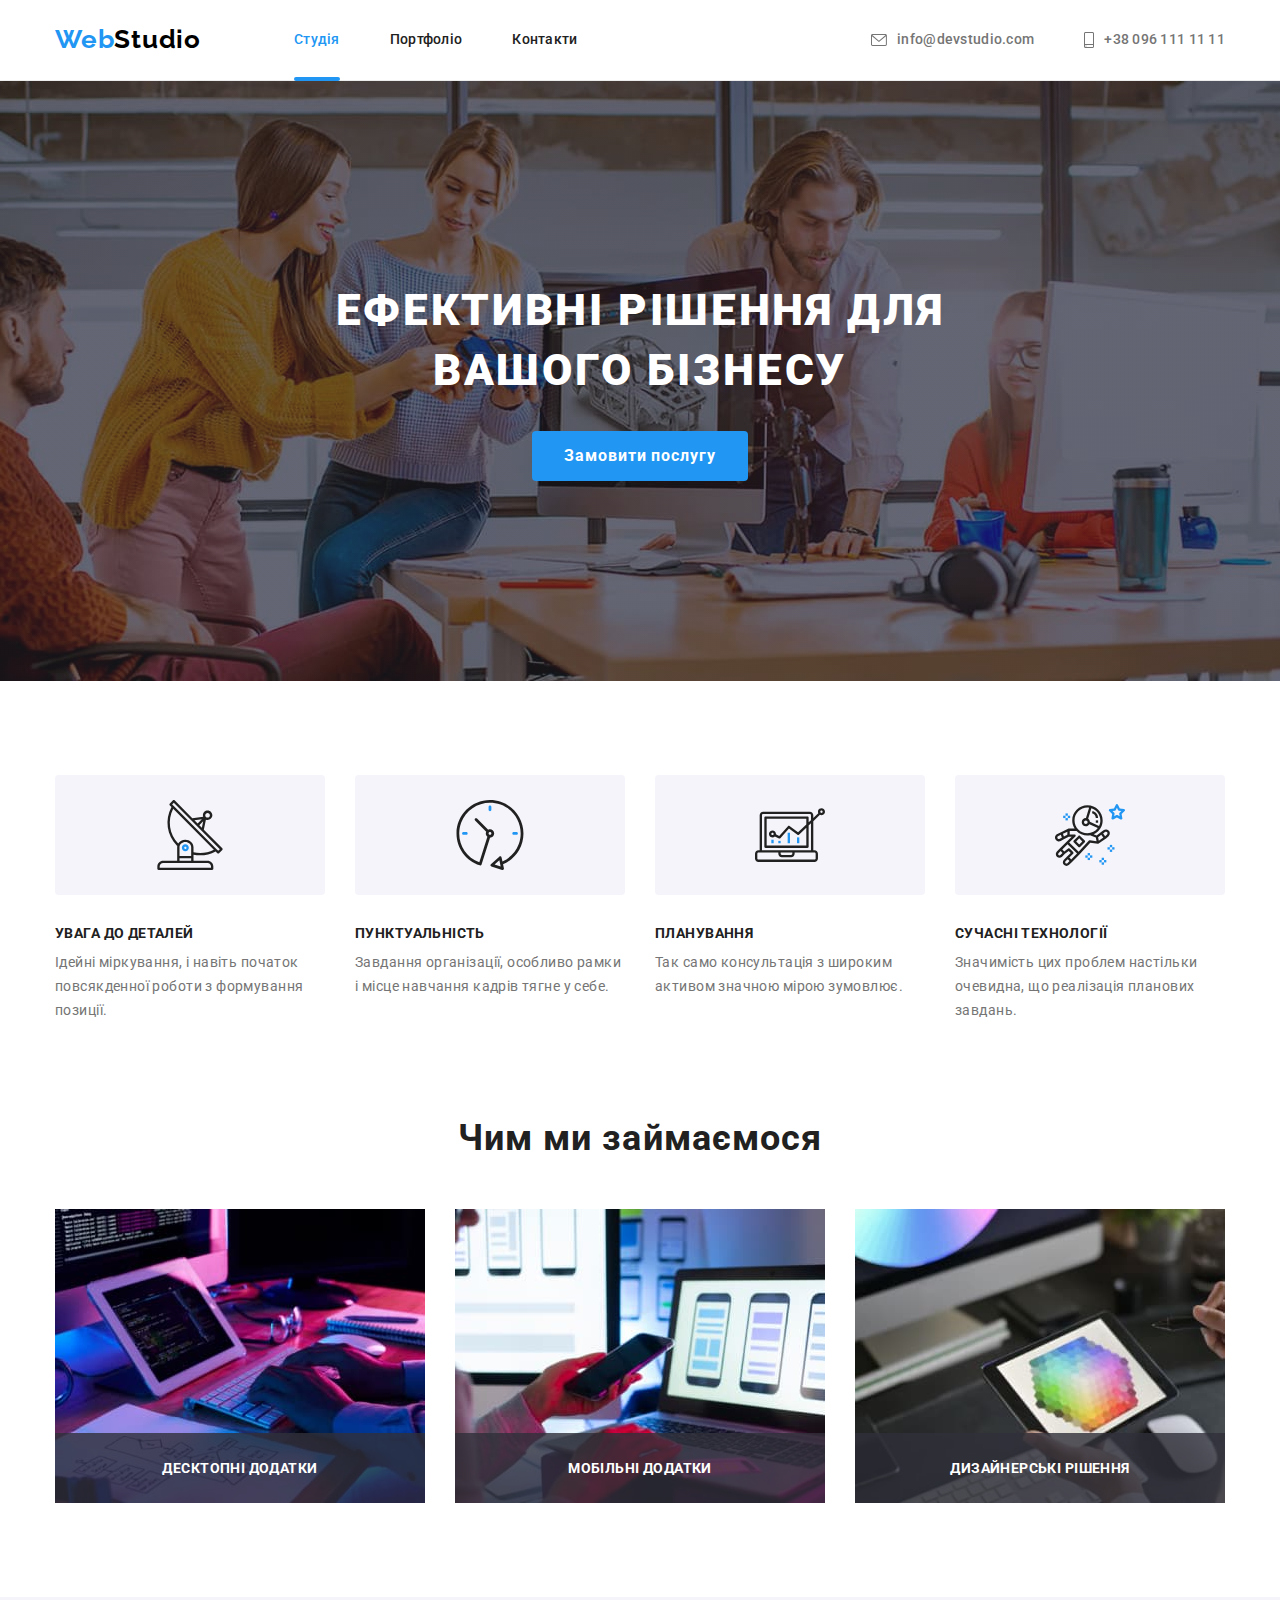
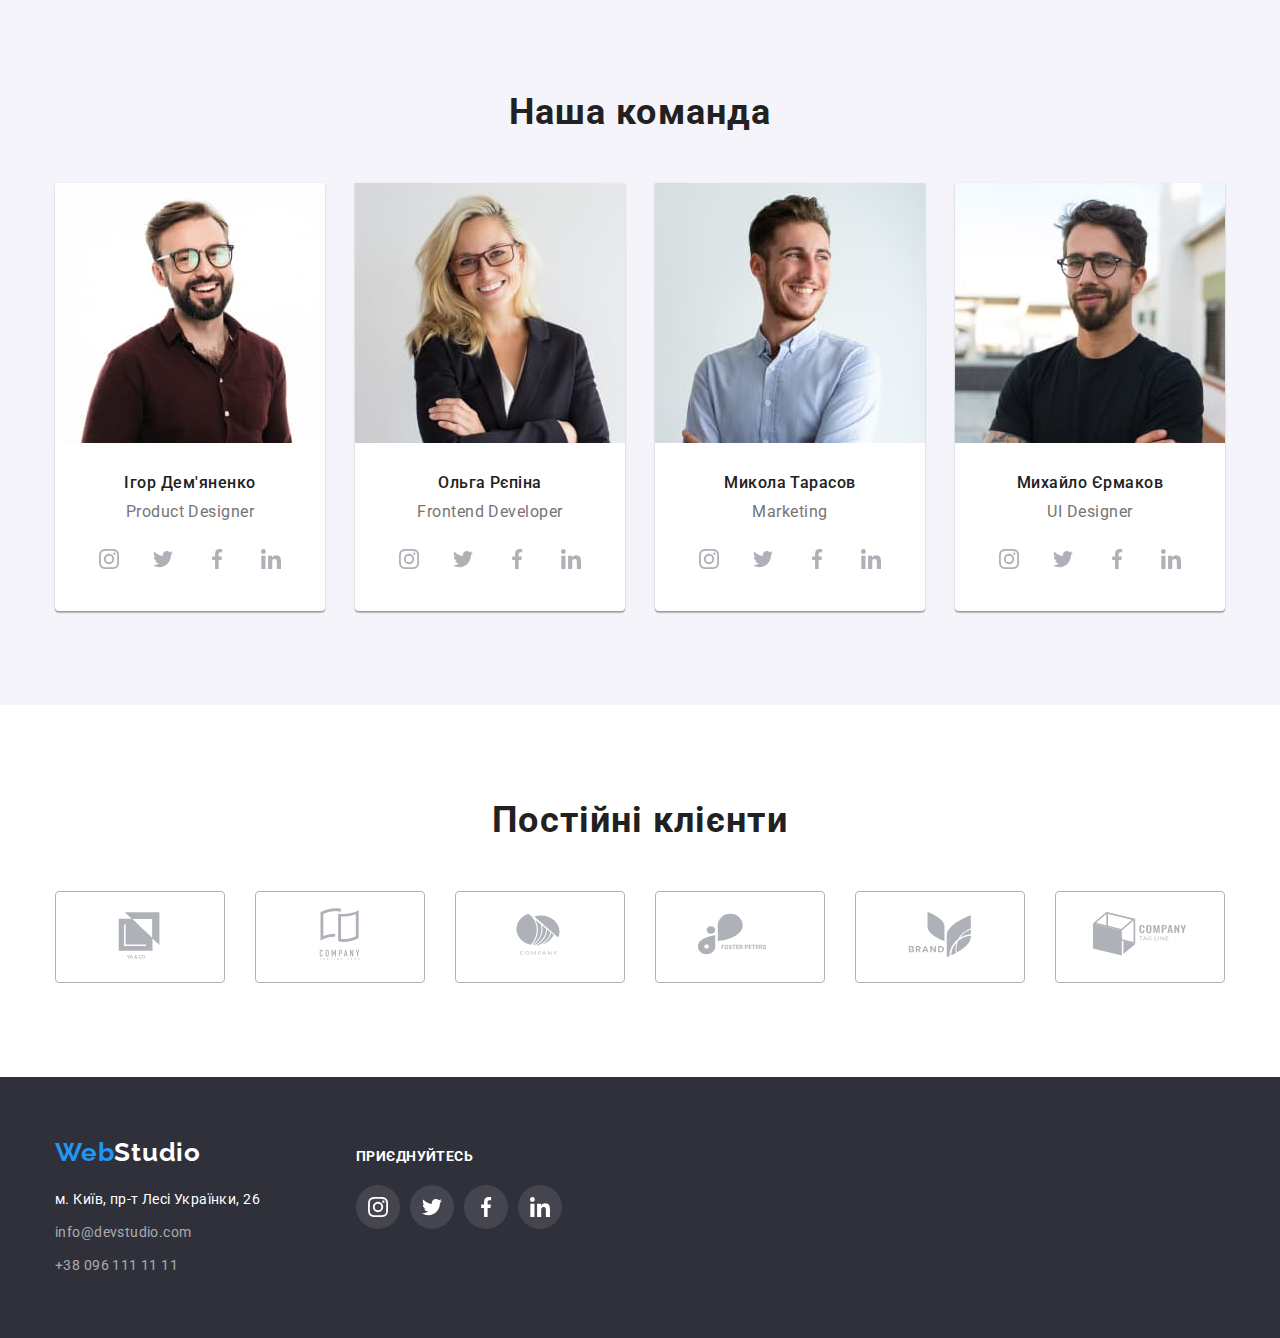
==== index.html @ 597561e3 "Розмітка форми модального вікна" ====
<!DOCTYPE html>
<html lang="uk">
  <head>
    <meta charset="UTF-8" />
    <meta http-equiv="X-UA-Compatible" content="IE=edge" />
    <meta name="viewport" content="width=device-width, initial-scale=1.0" />
    <title>Document</title>
    <link
      href="https://fonts.googleapis.com/css2?family=Raleway:wght@700&family=Roboto:wght@400;500;700;900&display=swap"
      rel="stylesheet"
    />
    <link
      rel="stylesheet"
      href="https://cdnjs.cloudflare.com/ajax/libs/modern-normalize/1.1.0/modern-normalize.min.css"
    />
    <link rel="stylesheet" href="./css/styles.css" />
  </head>
  <body>
    <!-- Хедер -->

    <header class="heder">
      <div class="container heder-container">
        <nav class="heder-nav">
          <a href="./index.html" class="logo">
            Web<span class="logo-title-black">Studio</span>
          </a>
          <ul class="site-nav list">
            <li class="item">
              <a href="./index.html" class="linc current">Студія</a>
            </li>
            <li class="item">
              <a href="./portfolio.html" class="linc">Портфоліо</a>
            </li>
            <li class="item">
              <a href="#" class="linc">Контакти</a>
            </li>
          </ul>
        </nav>
        <ul class="contact-nav list">
          <li class="item">
            <a href="mailto:info@devstudio.com " class="contact"
              ><div class="contact-icon">
                <svg width="16" height="12">
                  <use href="./images/icons.svg#icon-envelope"></use>
                </svg>
              </div>
              info@devstudio.com</a
            >
          </li>
          <li class="item">
            <a href="tel:+380961111111" class="contact">
              <div class="contact-icon">
                <svg width="10" height="16">
                  <use href="./images/icons.svg#icon-smartphone"></use>
                </svg>
              </div>
              +38 096 111 11 11</a
            >
          </li>
        </ul>
      </div>
    </header>
    <main>
      <!--Герой-->

      <section class="hero">
        <div class="container">
          <h1 class="hero-title">Ефективні рішення для вашого бізнесу</h1>

          

          <button data-modal-open class="hero-button" type="button">Замовити послугу</button>
         
        </div>
      </section>

      <!--Наші особливості-->

      <section class="section">
        <div class="container">
          <h2 class="visually-hidden">Наші особливості</h2>

          <ul class="features list">
            <li class="item">
              <h3 class="element-title">Увага до деталей</h3>
              <p class="text">
                Ідейні міркування, і навіть початок повсякденної роботи з
                формування позиції.
              </p>
            </li>

            <li class="item">
              <h3 class="element-title">Пунктуальність</h3>
              <p class="text">
                Завдання організації, особливо рамки і місце навчання кадрів
                тягне у себе.
              </p>
            </li>

            <li class="item">
              <h3 class="element-title">Планування</h3>
              <p class="text">
                Так само консультація з широким активом значною мірою зумовлює.
              </p>
            </li>
            <li class="item">
              <h3 class="element-title">Сучасні технології</h3>
              <p class="text">
                Значимість цих проблем настільки очевидна, що реалізація
                планових завдань.
              </p>
            </li>
          </ul>
        </div>
      </section>

      <!--Чим ми займаємося-->

      <section class="section todo">
        <div class="container">
          <h2 class="section-title">Чим ми займаємося</h2>

          <ul class="list trade">
            <li class="item">
              <img
                src="./images/3-1.jpg"
                alt="Людина працює за комп'ютером"
                width="370"
              />
              <h3 class="todo-title">Десктопні додатки</h3>
            </li>
            <li class="item">
              <img
                src="./images/3-2.jpg"
                alt="Людина працює зі смартфоном"
                width="370"
              />
              <h3 class="todo-title">Мобільні додатки</h3>
            </li>
            <li class="item">
              <img
                src="./images/3-3.jpg"
                alt="Людина працює на планшеті"
                width="370"
              />
              <h3 class="todo-title">Дизайнерські рішення</h3>
            </li>
          </ul>
        </div>
      </section>

      <!--Наша команда-->

      <section class="section team">
        <div class="container">
          <h2 class="section-title">Наша команда</h2>
          <ul class="members list">
            <li class="fon-tim">
              <img
                src="./images/4-1.jpg"
                alt="Чоловік у червоній сорочці"
                width="270"
              />
              <div class="info-tim">
                <h3 class="title-tim">Ігор Дем'яненко</h3>
                <p class="text-tim">Product Designer</p>
                <ul class="social-list list">
                  <li class="item">
                    <a class="social-linc" href="#"
                      ><svg class="social-icon" width="20" height="20">
                          <use
                            href="./images/icons.svg#icon-instagram-2"
                          ></use></svg></a>
                  </li>
                  <li class="item">
                    <a class="social-linc" href="#"
                      ><svg class="social-icon" width="20" height="20">
                          <use
                            href="./images/icons.svg#icon-twitter-1"
                          ></use></svg></a>
                  </li>
                  <li class="item">
                    <a class="social-linc" href="#"
                      ><svg class="social-icon" width="20" height="20">
                          <use
                            href="./images/icons.svg#icon-facebook-1"
                          ></use></svg></a>
                  </li>
                  <li class="item">
                    <a class="social-linc" href="#"
                      ><svg class="social-icon" width="20" height="20">
                          <use
                            href="./images/icons.svg#icon-linkedin-1"
                          ></use></svg></a>
                  </li>
                </ul>
              </div>
            </li>
            <li class="fon-tim">
              <img src="./images/4-2.jpg" alt="Ефектна блондинка" width="270" />
              <div class="info-tim">
                <h3 class="title-tim">Ольга Рєпіна</h3>
                <p class="text-tim">Frontend Developer</p>
                <ul class="social-list list">
                  <li class="item">
                    <a class="social-linc" href="#"
                      ><svg class="social-icon" width="20" height="20">
                          <use
                            href="./images/icons.svg#icon-instagram-2"
                          ></use></svg></a>
                  </li>
                  <li class="item">
                    <a class="social-linc" href="#"
                      ><svg class="social-icon" width="20" height="20">
                          <use
                            href="./images/icons.svg#icon-twitter-1"
                          ></use></svg></a>
                  </li>
                  <li class="item">
                    <a class="social-linc" href="#"
                      ><svg class="social-icon" width="20" height="20">
                          <use
                            href="./images/icons.svg#icon-facebook-1"
                          ></use></svg></a>
                  </li>
                  <li class="item">
                    <a class="social-linc" href="#"
                      ><svg class="social-icon" width="20" height="20">
                          <use
                            href="./images/icons.svg#icon-linkedin-1"
                          ></use></svg></a>
                  </li>
                </ul>
              </div>
            </li>
            <li class="fon-tim">
              <img
                src="./images/4-3.jpg"
                alt="Чоловік у білій сорочці"
                width="270"
              />
              <div class="info-tim">
                <h3 class="title-tim">Микола Тарасов</h3>
                <p class="text-tim">Marketing</p>
                <ul class="social-list list">
                  <li class="item">
                    <a class="social-linc" href="#"
                      ><svg class="social-icon" width="20" height="20">
                          <use
                            href="./images/icons.svg#icon-instagram-2"
                          ></use></svg></a>
                  </li>
                  <li class="item">
                    <a class="social-linc" href="#"
                      ><svg class="social-icon" width="20" height="20">
                          <use
                            href="./images/icons.svg#icon-twitter-1"
                          ></use></svg></a>
                  </li>
                  <li class="item">
                    <a class="social-linc" href="#"
                      ><svg class="social-icon" width="20" height="20">
                          <use
                            href="./images/icons.svg#icon-facebook-1"
                          ></use></svg></a>
                  </li>
                  <li class="item">
                    <a class="social-linc" href="#"
                      ><svg class="social-icon" width="20" height="20">
                          <use
                            href="./images/icons.svg#icon-linkedin-1"
                          ></use></svg></a>
                  </li>
                </ul>
              </div>
            </li>
            <li class="fon-tim">
              <img
                src="./images/4-4.jpg"
                alt="Чоловік у чорній футболці"
                width="270"
              />
              <div class="info-tim">
                <h3 class="title-tim">Михайло Єрмаков</h3>
                <p class="text-tim">UI Designer</p>
                <ul class="social-list list">
                  <li class="item">
                    <a class="social-linc" href="#"
                      ><svg class="social-icon" width="20" height="20">
                          <use
                            href="./images/icons.svg#icon-instagram-2"
                          ></use></svg></a>
                  </li>
                  <li class="item">
                    <a class="social-linc" href="#"
                      ><svg class="social-icon" width="20" height="20">
                          <use
                            href="./images/icons.svg#icon-twitter-1"
                          ></use></svg></a>
                  </li>
                  <li class="item">
                    <a class="social-linc" href="#"
                      ><svg class="social-icon" width="20" height="20">
                          <use
                            href="./images/icons.svg#icon-facebook-1"
                          ></use></svg></a>
                  </li>
                  <li class="item">
                    <a class="social-linc" href="#"
                      ><svg class="social-icon" width="20" height="20">
                          <use
                            href="./images/icons.svg#icon-linkedin-1"
                          ></use></svg></a>
                  </li>
                </ul>
              </div>
            </li>
          </ul>
        </div>
      </section>
      <!-- Постійні клієнти -->
      <section class="section">
        <div class="container">
          <h2 class="section-title">Постійні клієнти</h2>

          <ul class="client-list list">
            <li class="item">
              <a class="client-linc" href="#"
                ><span class="client-img"
                  ><svg class="client-icon" width="106" height="60">
                    <use
                      href="./images/icons.svg#icon-client-1"
                    ></use></svg></span
              ></a>
            </li>
            <li class="item">
              <a class="client-linc" href="#"
                ><span class="client-img"
                  ><svg class="client-icon" width="106" height="60">
                    <use
                      href="./images/icons.svg#icon-client-2"
                    ></use></svg></span
              ></a>
            </li>
            <li class="item">
              <a class="client-linc" href="#"
                ><span class="client-img"
                  ><svg class="client-icon" width="106" height="60">
                    <use
                      href="./images/icons.svg#icon-client-3"
                    ></use></svg></span
              ></a>
            </li>
            <li class="item">
              <a class="client-linc" href="#"
                ><span class="client-img"
                  ><svg class="client-icon" width="106" height="60">
                    <use
                      href="./images/icons.svg#icon-client-4"
                    ></use></svg></span
              ></a>
            </li>
            <li class="item">
              <a class="client-linc" href="#"
                ><span class="client-img"
                  ><svg class="client-icon" width="106" height="60">
                    <use
                      href="./images/icons.svg#icon-client-5"
                    ></use></svg></span
              ></a>
            </li>
            <li class="item">
              <a class="client-linc" href="#"
                ><span class="client-img"
                  ><svg class="client-icon" width="106" height="60">
                    <use
                      href="./images/icons.svg#icon-client-6"
                    ></use></svg></a>
            </li>
          </ul>
        </div>
      </section>
    </main>
    <footer class="footer">
      <div class="container">
        <div class="footer-nav">
          <div class="footer-bar">
            <div class="logo-footer">
              <a href="./index.html" class="logo"
                >Web<span class="title-logo-light">Studio</span>
              </a>
            </div>
            <address class="adress-nav">
              <ul class="list footer-adress">
                <li class="item">
                  <a
                    href="https://goo.gl/maps/hLnJLnm5KdbcXGnV6"
                    target="_blank"
                    rel="noopener noreferrer nofollow"
                    class="adress map"
                    >м. Київ, пр-т Лесі Українки, 26</a
                  >
                </li>
                <li class="item">
                  <a href="mailto:info@devstudio.com " class="adress"
                    >info@devstudio.com</a
                  >
                </li>
                <li class="item">
                  <a href="tel:+380961111111" class="adress"
                    >+38 096 111 11 11</a
                  >
                </li>
              </ul>
            </address>
          </div>

          <div class="social-footer">
            <h3 class="social-title-footer">Приєднуйтесь</h3>
            <ul class="social-list-footer list">
              <li class="item">
                <a class="social-linc-footer" href="#"
                  ><svg class="social-icon" width="20" height="20">
                    <use href="./images/icons.svg#icon-instagram-2"></use>
                  </svg>
                </a>
              </li>
              <li class="item">
                <a class="social-linc-footer" href="#"
                  ><svg class="social-icon" width="20" height="20">
                    <use href="./images/icons.svg#icon-twitter-1"></use>
                  </svg>
                </a>
              </li>
              <li class="item">
                <a class="social-linc-footer" href="#"
                  ><svg class="social-icon" width="20" height="20">
                    <use href="./images/icons.svg#icon-facebook-1"></use>
                  </svg>
                </a>
              </li>
              <li class="item">
                <a class="social-linc-footer" href="#"
                  ><svg class="social-icon" width="20" height="20">
                    <use href="./images/icons.svg#icon-linkedin-1"></use>
                  </svg>
                </a>
              </li>
            </ul>
          </div>
        </div>
      </div>
    </footer>

     <div class="backdrop is-hidden" data-modal>
            <div class="modal">
               
              <button data-modal-close class="close-button" type="button">
                <svg class="close-button-icon" width="18" height="18">
                          <use
                            href="./images/icons.svg#icon-close-black"
                          ></use></svg>
              </button>
             <form class="form">
              
              <b class="form-title">Залиште свої дані, ми вам передзвонимо</b>

              <div class="form-field">
                <label class="form-label" for="name">Ім'я</label>
                <input class="form-input" type="text" name="name" id="name">
              </div>
              <div class="form-field">
                <label class="form-label"  for="tel">Телефон</label>
                <input class="form-input" type="tel" name="tel" id="tel">
              </div>
              <div class="form-field">
                <label class="form-label" for="email">Пошта</label>
                <input class="form-input" type="email" name="email" id="email">
              </div>
              

              <div class="form-field">
                <label class="form-label" for="comment">Коментар</label>
                <textarea  class="form-textarea" name="comment" id="comment" height="120"  placeholder="Введіть текст"></textarea></div>

                
               
                <input type="checkbox" name="checkbox-modal" id="checkbox-modal">
                <label class="checkbox-label" for="checkbox-modal">Погоджуюся з розсилкою та приймаю <a class="checkbox-linc" href="#">Умови договору</a> </label>
                <button class="form-button" type="submit">Відправити</button>

              </form>
            </div>
          </div>
    <script src="./js/modal.js"></script>
  </body>
</html>
---- css/styles.css ----
/* Основний колір тексту #757575 */
/* Другорядний колір тексту #212121 */
/* Білий #FFFFFF*/
/* Чорний #000000/
/* Синій #2196F3 */
/* Акцент #2196F3*/
/* Колір фону героя #2F303A  */
/* Другорядний колір фону #F5F4FA  */

html {
  box-sizing: border-box;
}

*,
*::before,
*::after {
  box-sizing: inherit;
}

:root {
  --primary-text-color: #757575;
  --secondary-text-color: #212121;
  --accent: #2196f3;
  --hero-background-color: #2f303a;
  --secondary-background-color: #f5f4fa;
  --white-color: #ffffff;
  --black-color: #000000;
  --bhero-button-active: #188ce8;
  --primary-icon-color: #afb1b8;
}

body {
  color: var(--primary-text-color);
  background-color: var(--white-color);
  font-family: Roboto, sans-serif;
}

.container {
  width: 1200px;

  margin-left: auto;
  margin-right: auto;
  padding-right: 15px;
  padding-left: 15px;
}

.section {
  padding: 94px 0;
}

/* Утиліти */

h1,
h2,
h3,
h4,
h5,
h6,
p,
ul {
  margin-top: 0;
  margin-bottom: 0;
  padding: 0;
}

.list {
  list-style: none;
}

img {
  display: block;
  max-width: 100%;
  height: auto;
  object-fit: cover;
}

/* Хедер */

.heder {
  border-bottom: 1px solid #ececec;
}

.heder-container {
  display: flex;
  align-items: center;
  justify-content: space-between;
}

.heder-nav {
  display: flex;
  align-items: center;
}

.logo,
.logo-footer {
  color: var(--accent);
  font-family: Raleway, sans-serif;
  font-weight: 700;
  font-size: 26px;
  line-height: 1.2;
  letter-spacing: 0.03em;
  text-decoration: none;
}

.logo-title-black {
  color: var(--black-color);
}

.site-nav {
  display: flex;
  margin-left: 93px;
}

.site-nav .item:not(:last-child) {
  margin-right: 50px;
}

.site-nav .linc {
  display: block;
  padding-bottom: 32px;
  padding-top: 32px;

  color: var(--secondary-text-color);
  font-weight: 500;
  font-size: 14px;
  line-height: 1.14;
  letter-spacing: 0.02em;
  text-decoration: none;

  transition-property: color;
  transition-duration: 250ms;
  transition-timing-function: cubic-bezier(0.4, 0, 0.2, 1);
}

.site-nav .linc:hover,
.site-nav .linc:focus {
  color: var(--accent);
}

.site-nav .linc.current {
  color: var(--accent);
  position: relative;
}
.site-nav .linc.current::after {
  content: "";
  position: absolute;
  display: block;
  background-color: var(--accent);
  width: 100%;
  height: 4px;
  border-radius: 2px;
  bottom: -1px;
  right: 0px;
}

.contact-nav {
  display: flex;
}

.contact-nav .item:not(:last-child) {
  margin-right: 50px;
}

.contact-nav .contact {
  fill: currentColor;
  display: inline-flex;
  height: 100%;
  align-items: center;
  padding-bottom: 32px;
  padding-top: 32px;
  color: var(--primary-text-color);
  font-weight: 500;
  font-size: 14px;
  line-height: 1.14;
  letter-spacing: 0.02em;
  text-decoration: none;

  transition-property: color;
  transition-duration: 250ms;
  transition-timing-function: cubic-bezier(0.4, 0, 0.2, 1);
}

.contact-nav .contact:hover,
.contact-nav .contact:focus {
  color: var(--accent);
}
.contact-icon {
  display: flex;

  justify-content: center;
  align-items: center;

  margin-right: 10px;
}

/* Герой */

.hero {
  color: var(--white-color);
  background-color: var(--hero-background-color);
  text-align: center;

  padding-top: 200px;
  padding-bottom: 200px;
  max-width: 1600px;
  height: 600px;
  margin-left: auto;
  margin-right: auto;
  background-image: linear-gradient(
      rgba(47, 48, 58, 0.4),
      rgba(47, 48, 58, 0.4)
    ),
    url(../images/hero-fon.jpg);
  background-size: cover;
  background-repeat: no-repeat;
  background-position: center;
}

.hero-title {
  margin-left: auto;
  margin-right: auto;
  width: 696px;

  margin-bottom: 30px;
  font-weight: 900;
  font-size: 44px;
  line-height: 1.36;
  letter-spacing: 0.06em;
  text-transform: uppercase;
}

.hero-button {
  margin-left: auto;
  margin-right: auto;
  border: 0;
  border-radius: 4px;
  padding: 10px 32px;

  color: var(--white-color);
  background-color: var(--accent);
  cursor: pointer;
  font-family: inherit;
  font-weight: 700;
  font-size: 16px;
  line-height: 1.88;
  letter-spacing: 0.06em;

  transition-property: color;
  transition-duration: 250ms;
  transition-timing-function: cubic-bezier(0.4, 0, 0.2, 1);
}

.hero-button:hover,
.hero-button:focus {
  background-color: var(--bhero-button-active);
}

/* Наші особливості */

.visually-hidden {
  position: absolute;
  white-space: nowrap;
  width: 1px;
  height: 1px;
  overflow: hidden;
  border: 0;
  padding: 0;
  clip: rect(0 0 0 0);
  clip-path: inset(50%);
  margin: -1px;
}

.element-title {
  margin-top: 30px;
  margin-bottom: 10px;
  color: var(--secondary-text-color);
  font-size: 14px;
  line-height: 1.17;
  letter-spacing: 0.03em;
  text-transform: uppercase;
}

.section .text {
  font-size: 14px;
  line-height: 1.7;
  letter-spacing: 0.03em;
}

.features {
  display: flex;
}
.features .item:not(:last-child) {
  margin-right: 30px;
}
.features .item::before {
  display: block;
  content: "";

  background-repeat: no-repeat;
  background-position: center;
  border-radius: 4px;
  background-color: var(--secondary-background-color);

  width: 270px;
  height: 120px;
}
.features .item:nth-child(1)::before {
  background-image: url(../images/antenna.svg);
}

.features .item:nth-child(2):before {
  background-image: url(../images/clock.svg);
}

.features .item:nth-child(3):before {
  background-image: url(../images/diagram.svg);
}
.features .item:nth-child(4):before {
  background-image: url(../images/astronaut.svg);
}
/* Чим ми займаємося */

.section-title {
  text-align: center;
  margin-bottom: 50px;
  color: var(--secondary-text-color);

  font-weight: 700;
  font-size: 36px;
  line-height: 1.17;
  letter-spacing: 0.03em;
}
.section.todo {
  padding-top: 0;
}

.trade {
  display: flex;
}

.trade .item:not(:last-child) {
  margin-right: 30px;
}
.trade .item {
  position: relative;

  width: 370px;
}
.todo-title {
  width: 100%;
  position: absolute;
  bottom: 0;
  right: 0;

  text-align: center;
  padding-top: 27px;
  padding-bottom: 27px;
  color: var(--white-color);
  background-color: rgba(47, 48, 58, 0.8);

  font-size: 14px;
  line-height: 1.17;
  letter-spacing: 0.03em;
  text-transform: uppercase;
}

/* Наша команда */

.team {
  background-color: var(--secondary-background-color);
}
.info-tim {
  padding: 30px;
}

.fon-tim {
  width: 270px;
  background: var(--white-color);
  border-bottom-right-radius: 4px;
  border-bottom-left-radius: 4px;
  box-shadow: 0px 1px 3px rgba(0, 0, 0, 0.12), 0px 1px 1px rgba(0, 0, 0, 0.14),
    0px 2px 1px rgba(0, 0, 0, 0.2);
}

.title-tim {
  text-align: center;
  margin-bottom: 10px;
  color: var(--secondary-text-color);
  font-weight: 500;
  font-size: 16px;
  line-height: 1.19;
  letter-spacing: 0.03em;
}

.text-tim {
  margin-bottom: 16px;
  text-align: center;

  font-size: 16px;
  line-height: 1.19;
  letter-spacing: 0.03em;
}
.social-list {
  display: flex;
  justify-content: center;
  align-items: center;
}

.social-linc {
  display: flex;
  align-items: center;
  justify-content: center;
  border-radius: 50%;
  fill: currentColor;

  width: 44px;
  height: 44px;
  background-color: var(--white-color);
  color: var(--primary-icon-color);

  transition-property: color, background-color;
  transition-duration: 250ms;
  transition-timing-function: cubic-bezier(0.4, 0, 0.2, 1);
}

.social-linc:hover,
.social-linc:focus {
  background-color: var(--accent);
  color: var(--white-color);
}

.social-list .item:not(:last-child) {
  margin-right: 10px;
}

.members {
  display: flex;
  align-items: center;
  justify-content: center;
}
.members .fon-tim:not(:last-child) {
  margin-right: 30px;
}

.social-list.item:not(:last-child) {
  margin-right: 30px;
}

/* Постійні клієнти */

.client-list {
  display: flex;
  align-items: center;
  justify-content: center;
}
.client-list .item:not(:last-child) {
  margin-right: 30px;
}

.client-linc {
  display: flex;
  align-items: center;
  justify-content: center;
  border: 1px solid var(--primary-icon-color);
  border-radius: 4px;
  fill: currentColor;

  color: var(--primary-icon-color);
  width: 170px;
  height: 92px;
  background-color: var(--white-color);

  transition-property: color, background-color, border-color;
  transition-duration: 250ms;
  transition-timing-function: cubic-bezier(0.4, 0, 0.2, 1);
}

.client-linc:hover,
.client-linc:focus {
  background-color: var(--white-color);
  color: var(--accent);
  border-color: var(--accent);
}
/* Нащі роботи */

.portfolio-filter {
  display: flex;
  justify-content: center;
  margin-bottom: 50px;
}

.portfolio-filter .item:not(:last-child) {
  margin-right: 8px;
}

.filter-button {
  border: 0;
  border-radius: 4px;
  padding: 6px 22px;
  cursor: pointer;
  color: var(--secondary-text-color);
  background-color: var(--secondary-background-color);
  font-family: inherit;
  font-weight: 500;
  font-size: 16px;
  line-height: 1.63;
  letter-spacing: 0.03em;

  transition-property: color, background-color, box-shadow;
  transition-duration: 250ms;
  transition-timing-function: cubic-bezier(0.4, 0, 0.2, 1);
}

.filter-button:hover,
.filter-button:focus {
  color: var(--white-color);
  background-color: var(--accent);
  box-shadow: 0px 3px 1px rgba(0, 0, 0, 0.1), 0px 1px 2px rgba(0, 0, 0, 0.08),
    0px 2px 2px rgba(0, 0, 0, 0.12);
}

.filter-button.current {
  color: var(--white-color);
  background-color: var(--accent);
}

.portfolio {
  display: flex;
  flex-wrap: wrap;
}

.portfolio .item {
  width: 370px;
  margin-right: 30px;
  margin-bottom: 30px;
  cursor: pointer;
}
.project {
  display: block;
  text-decoration: none;
  color: inherit;

  transition-property: box-shadow;
  transition-duration: 250ms;
  transition-timing-function: cubic-bezier(0.4, 0, 0.2, 1);
}

.portfolio .project:hover,
.portfolio .project:focus {
  box-shadow: 0px 1px 1px rgba(0, 0, 0, 0.12), 0px 4px 4px rgba(0, 0, 0, 0.06),
    1px 4px 6px rgba(0, 0, 0, 0.16);
}

.portfolio .item:nth-child(3n) {
  margin-right: 0;
}

.portfolio .item:nth-last-child(-n + 3) {
  margin-bottom: 0;
}

.portfolio-title {
  margin-bottom: 4px;
  color: var(--secondary-text-color);
  font-size: 18px;
  line-height: 2;
  letter-spacing: 0.06em;
}
.portfolio-overlay {
  position: relative;
  overflow: hidden;
}

.overlay-text {
  position: absolute;
  top: 0;
  left: 0;

  pointer-events: none;

  width: 100%;
  height: 100%;

  padding: 63px 24px;
  color: var(--white-color);
  background-color: rgba(33, 150, 243, 0.9);

  font-size: 18px;
  line-height: 1.55;
  letter-spacing: 0.03em;

  transform: translateY(100%);
  transition: transform 250ms cubic-bezier(0.4, 0, 0.2, 1);
}

.project:hover .overlay-text,
.project:focus .overlay-text {
  transform: translateY(0);
}

.portfolio-text {
  font-size: 16px;
  line-height: 1.9;
  letter-spacing: 0.03em;
}

.portfolio-info {
  border-right: 1px solid #eeeeee;
  border-left: 1px solid #eeeeee;
  border-bottom: 1px solid #eeeeee;
  padding: 20px 24px;
}

/* Футер */

.footer {
  padding-top: 60px;
  padding-bottom: 60px;
  background-color: var(--hero-background-color);
}

.footer-nav {
  display: flex;
  align-items: baseline;
}

.footer-bar {
  margin-right: 70px;
}
.title-logo-light {
  color: var(--white-color);
}

.adress-nav {
  font-style: normal;
  font-weight: 400;
  font-size: 14px;
  line-height: 1.71;
  letter-spacing: 0.03em;
}

.adress-nav .adress {
  color: rgba(255, 255, 255, 0.6);
  text-decoration: none;

  transition-property: color;
  transition-duration: 250ms;
  transition-timing-function: cubic-bezier(0.4, 0, 0.2, 1);
}

.adress-nav .adress:hover,
.adress-nav .adress:focus {
  color: var(--accent);
}

.adress-nav .map {
  color: var(--white-color);
  text-decoration: none;
}

.logo-footer {
  width: 145px;
  margin-bottom: 20px;
  margin-right: 0;
}
.footer-adress .item:not(:last-child) {
  margin-bottom: 9px;
}

.footer-adress .item {
  width: 231px;
}

.social-list-footer {
  display: flex;
  justify-content: center;
  align-items: center;
}
.social-title-footer {
  margin-bottom: 20px;
  color: var(--white-color);
  font-size: 14px;
  line-height: 1.17;
  letter-spacing: 0.03em;
  text-transform: uppercase;
}

.social-img {
  align-items: center;
  justify-content: center;
}
.social-linc-footer {
  display: flex;
  align-items: center;
  justify-content: center;
  border-radius: 50%;
  fill: currentColor;

  width: 44px;
  height: 44px;
  color: var(--white-color);
  background-color: rgba(255, 255, 255, 0.1);

  transition-property: background-color;
  transition-duration: 250ms;
  transition-timing-function: cubic-bezier(0.4, 0, 0.2, 1);
}
.social-linc-footer:hover,
.social-linc-footer:focus {
  background-color: var(--accent);
}

.social-list-footer .item:not(:last-child) {
  margin-right: 10px;
}

/* Модальне вікно*/

.backdrop {
  position: fixed;
  top: 0;
  left: 0;

  width: 100%;
  height: 100%;

  z-index: 1;
  opacity: 1;
  transition: opacity 250ms cubic-bezier(0.4, 0, 0.2, 1);
}

.backdrop.is-hidden {
  opacity: 0;

  pointer-events: none;
}

.modal {
  /* padding: 93px 40px; */
  position: absolute;
  top: 50%;
  left: 50%;
  transform: translate(-50%, -50%);

  width: 528px;
  height: 581px;
  background-color: var(--white-color);
  box-shadow: 0px 1px 3px rgba(0, 0, 0, 0.12), 0px 1px 1px rgba(0, 0, 0, 0.14),
    0px 2px 1px rgba(0, 0, 0, 0.2);
  border-radius: 4px;
}

.close-button {
  position: absolute;
  right: 8px;
  top: 8px;
  display: flex;
  justify-content: center;
  align-items: center;

  cursor: pointer;
  width: 30px;
  height: 30px;

  border: 1px solid rgba(0, 0, 0, 0.1);
  border-radius: 50%;
  color: var(--black-color);
  background-color: var(--white-color);
}

.close-button-icon {
  fill: currentColor;
}

.form {
  width: 100%;
  padding: 40px;
  /* margin-left: auto;
  margin-right: auto; */
}

.form-field {
  display: flex;
  flex-direction: column;

  margin-bottom: 10px;
}

.form-label {
  font-size: 12px;
  line-height: 1.17;
  letter-spacing: 0.01em;
  color: var(--primary-text-color);
  margin-bottom: 4px;
}

.form-input {
  width: 448px;
  height: 40px;
  border: 1px solid rgba(33, 33, 33, 0.2);
  border-radius: 4px;
  padding-top: 12px;
  padding-bottom: 12px;
}

.form-title {
  display: inline-block;
  width: 100%;

  font-size: 20px;
  line-height: 1.15;
  text-align: center;
  letter-spacing: 0.03em;
  color: var(--secondary-text-color);
  margin-bottom: 12px;
}

.form-textarea {
  width: 448px;
  height: 120px;
  padding: 12px 16px;

  font-size: 12px;
  line-height: 1.17;
  letter-spacing: 0.01em;
  color: rgba(117, 117, 117, 0.5);

  border: 1px solid rgba(33, 33, 33, 0.2);
  border-radius: 4px;
  resize: none;
}

.form-button {
  align-items: center;
  /* margin: 0 auto; */
  border: 0;
  border-radius: 4px;
  padding: 10px 52px;

  color: var(--white-color);
  background-color: var(--accent);
  cursor: pointer;
  font-family: inherit;

  font-size: 16px;
  line-height: 1.88;
  letter-spacing: 0.06em;

  transition-property: color;
  transition-duration: 250ms;
  transition-timing-function: cubic-bezier(0.4, 0, 0.2, 1);
}

.form-button:hover,
.form-button:focus {
  background-color: var(--bhero-button-active);
}

.checkbox-label {
  font-size: 14px;
  line-height: 1.71;
  letter-spacing: 0.03em;
  color: var(--primary-text-color);
}

.checkbox-linc {
  color: var(--accent);
}
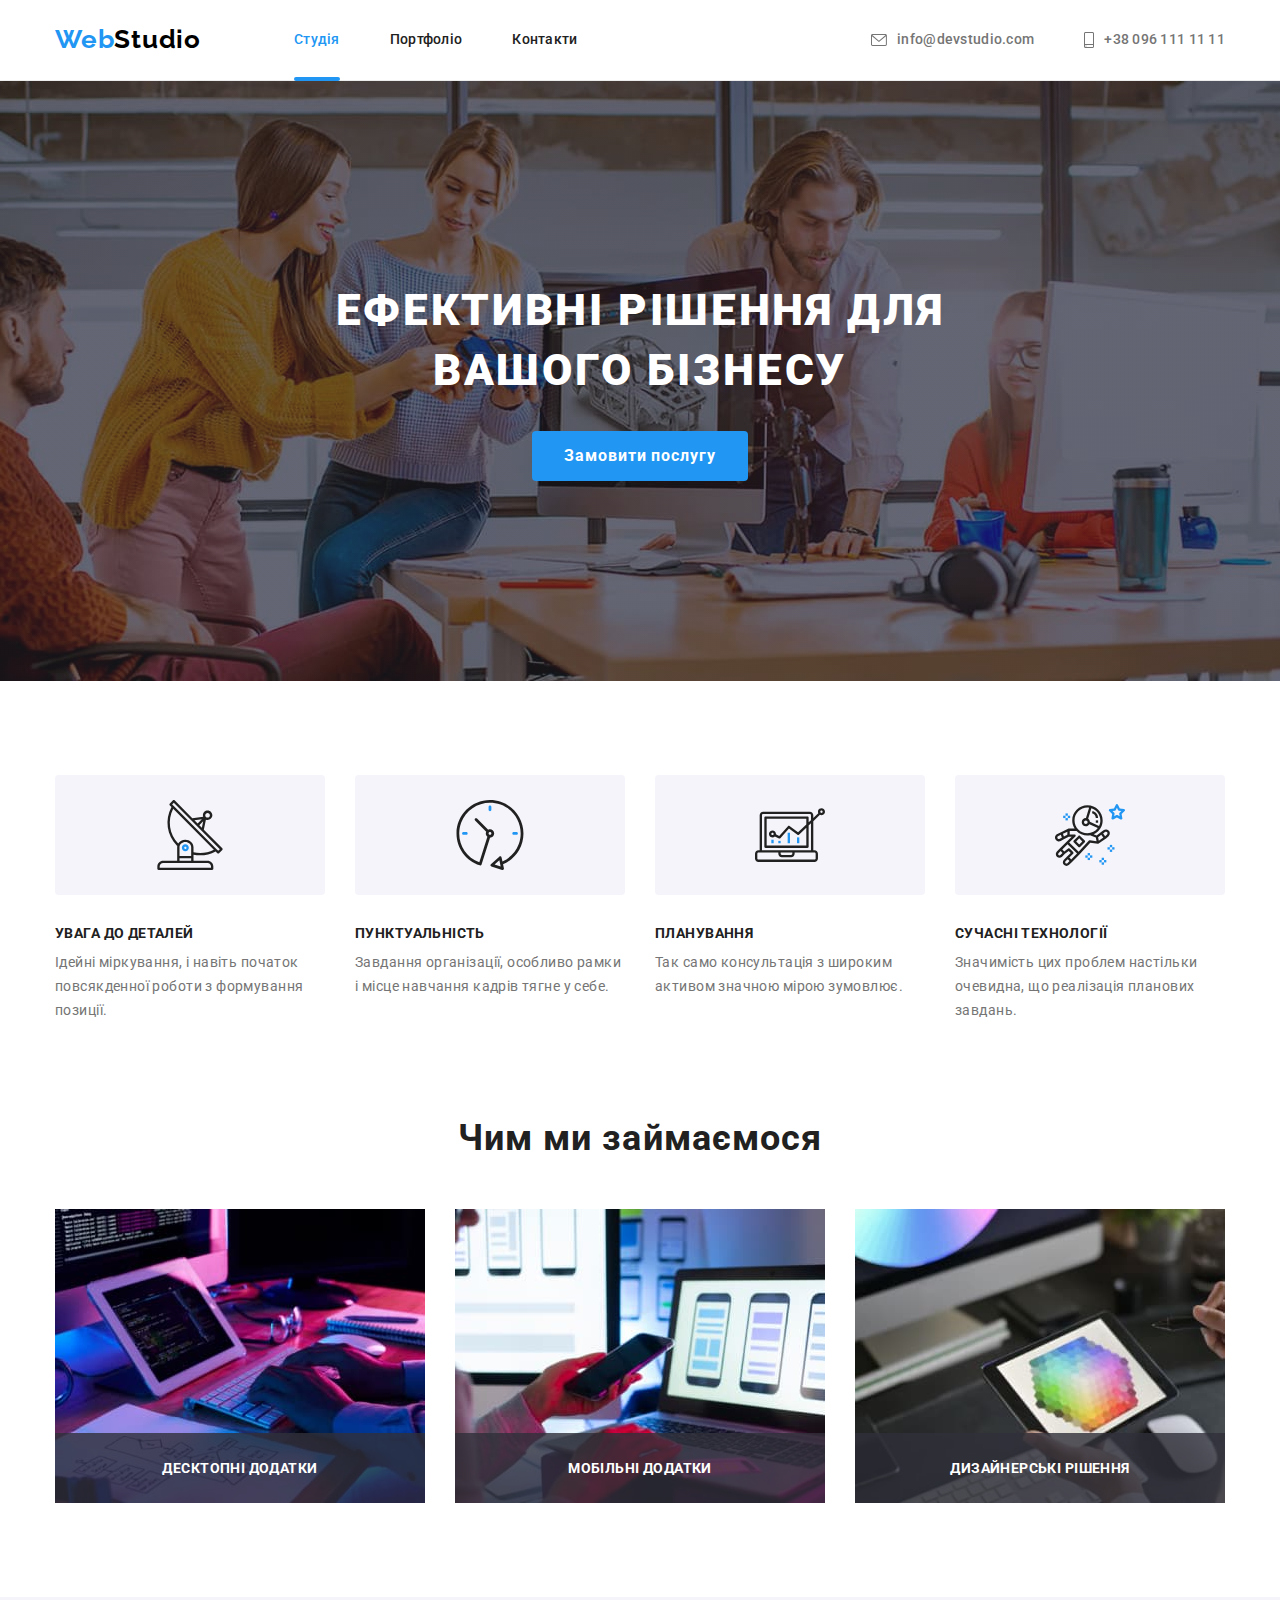
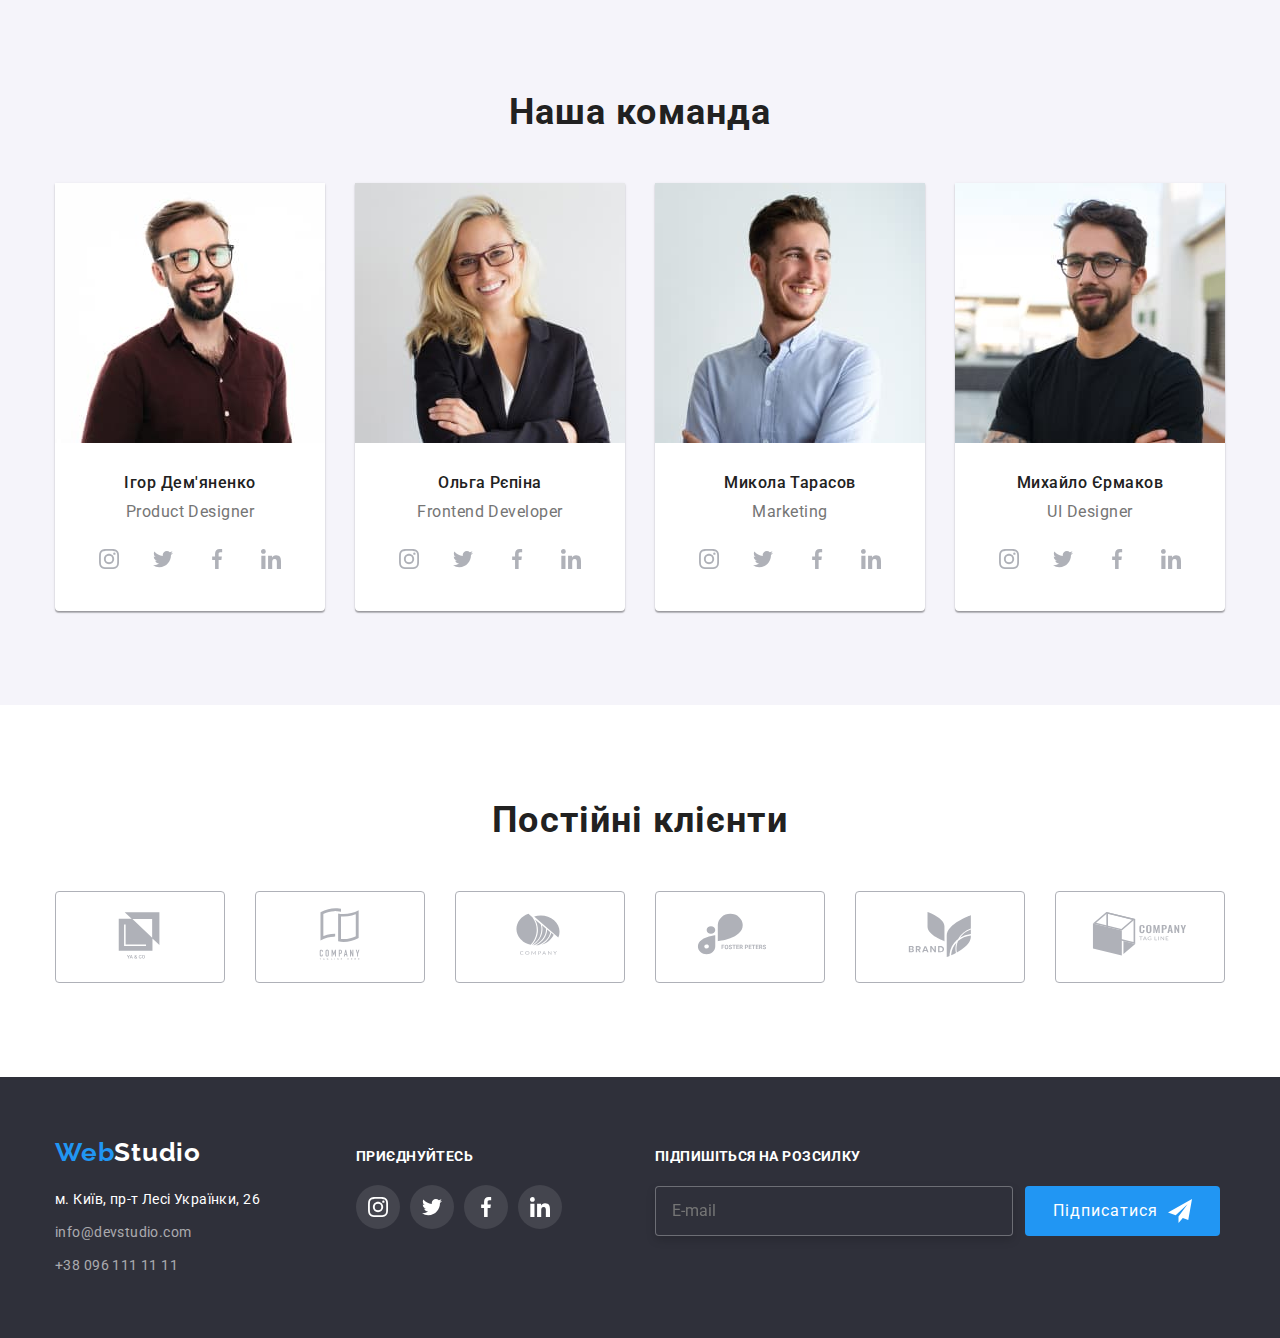
==== commit cb2ab733: "додає кастомний чекбокс" ====
--- a/index.html
+++ b/index.html
@@ -375,7 +375,7 @@
                   ><svg class="client-icon" width="106" height="60">
                     <use
                       href="./images/icons.svg#icon-client-6"
-                    ></use></svg></a>
+                   ></use></svg></a>
             </li>
           </ul>
         </div>
@@ -448,6 +448,23 @@
               </li>
             </ul>
           </div>
+
+          <form class="form-footer">
+
+            <b class="form-footer-title">Підпишіться на розсилку</b>
+
+            <div class="form-footer-field">
+                
+                <input class="form-footer-input" type="email" name="email" id="email-footer"
+                 placeholder="E-mail">
+             
+               <button class="form-footer-button" type="submit">Підписатися</button> 
+               <svg class="form-footer-icon" width="24" height="24">
+                    <use href="./images/icons.svg#icon-send"></use>
+                  </svg>
+                </div>
+
+          </form>
         </div>
       </div>
     </footer>
@@ -466,28 +483,60 @@
               <b class="form-title">Залиште свої дані, ми вам передзвонимо</b>
 
               <div class="form-field">
+                
                 <label class="form-label" for="name">Ім'я</label>
-                <input class="form-input" type="text" name="name" id="name">
-              </div>
+                <div class="form-decor">
+                  <input class="form-input" type="text" name="name" id="name">
+                <svg class="form-icon" width="18" height="18">
+                    <use href="./images/icons.svg#icon-person-black-18dp"></use>
+                  </svg>
+                </div>
+                </div>
+             
               <div class="form-field">
                 <label class="form-label"  for="tel">Телефон</label>
-                <input class="form-input" type="tel" name="tel" id="tel">
-              </div>
+                <div class="form-decor">
+                  <input class="form-input" type="tel" name="tel" id="tel">
+                <svg class="form-icon" width="18" height="18">
+                    <use href="./images/icons.svg#icon-phone-black-18dp"></use>
+                  </svg>
+                </div>
+              </div>
+
+              
               <div class="form-field">
                 <label class="form-label" for="email">Пошта</label>
-                <input class="form-input" type="email" name="email" id="email">
+                <div class="form-decor">
+                  <input class="form-input" type="email" name="email" id="email">
+                <svg class="form-icon" width="18" height="18">
+                    <use href="./images/icons.svg#icon-email-black-18dp"></use>
+                  </svg>
+                </div>
               </div>
               
 
               <div class="form-field">
                 <label class="form-label" for="comment">Коментар</label>
-                <textarea  class="form-textarea" name="comment" id="comment" height="120"  placeholder="Введіть текст"></textarea></div>
+                <textarea  class="form-textarea" name="comment"
+                 id="comment"   placeholder="Введіть текст"></textarea></div>
 
                 
-               
-                <input type="checkbox" name="checkbox-modal" id="checkbox-modal">
-                <label class="checkbox-label" for="checkbox-modal">Погоджуюся з розсилкою та приймаю <a class="checkbox-linc" href="#">Умови договору</a> </label>
-                <button class="form-button" type="submit">Відправити</button>
+               <div class="custom-checkbox">
+                <input class="checkbox-input visually-hidden" type="checkbox" name="checkbox-modal"
+                 id="checkbox-modal"> 
+
+                <svg class="checkbox-icon" width="16" height="15">
+                    <use href="./images/icons.svg#icon-check"></use>
+                  </svg>
+                <label class="checkbox-label" for="checkbox-modal">
+                 
+                  Погоджуюся з розсилкою та приймаю 
+                  <a class="checkbox-linc" href="#">  Умови договору</a></label>
+                </div>
+                
+                
+                
+                  <button class="form-button" type="submit">Відправити</button>
 
               </form>
             </div>
--- a/css/styles.css
+++ b/css/styles.css
@@ -676,7 +676,8 @@
   justify-content: center;
   align-items: center;
 }
-.social-title-footer {
+.social-title-footer,
+.form-footer-title {
   margin-bottom: 20px;
   color: var(--white-color);
   font-size: 14px;
@@ -713,6 +714,67 @@
 .social-list-footer .item:not(:last-child) {
   margin-right: 10px;
 }
+
+.form-footer {
+  margin-left: 93px;
+}
+
+.form-footer-field {
+  position: relative;
+  display: flex;
+  justify-content: center;
+  align-items: center;
+
+  margin-top: 20px;
+}
+
+.form-footer-input {
+  margin-right: 12px;
+  padding: 15px 16px;
+  color: var(--white-color);
+
+  background-color: var(--hero-background-color);
+  border: 1px solid rgba(255, 255, 255, 0.3);
+  filter: drop-shadow(0px 4px 4px rgba(0, 0, 0, 0.15));
+  border-radius: 4px;
+  width: 358px;
+  height: 50px;
+}
+
+.form-footer-button {
+  display: block;
+
+  padding: 10px 62px 10px 28px;
+  border: 0;
+  border-radius: 4px;
+
+  color: var(--white-color);
+  background-color: var(--accent);
+  cursor: pointer;
+  font-family: inherit;
+
+  font-size: 16px;
+  line-height: 1.88;
+  letter-spacing: 0.06em;
+
+  transition-property: color;
+  transition-duration: 250ms;
+  transition-timing-function: cubic-bezier(0.4, 0, 0.2, 1);
+}
+
+.form-footer-button:hover,
+.form-footer-button:focus {
+  background-color: var(--bhero-button-active);
+}
+.form-footer-icon {
+  position: absolute;
+  top: 13px;
+  right: 28px;
+  color: var(--white-color);
+  fill: currentColor;
+}
+
+.form-footer-label
 
 /* Модальне вікно*/
 
@@ -723,7 +785,7 @@
 
   width: 100%;
   height: 100%;
-
+  background-color: rgba(0, 0, 0, 0.2);
   z-index: 1;
   opacity: 1;
   transition: opacity 250ms cubic-bezier(0.4, 0, 0.2, 1);
@@ -731,12 +793,11 @@
 
 .backdrop.is-hidden {
   opacity: 0;
-
+  overflow: hidden;
   pointer-events: none;
 }
 
 .modal {
-  /* padding: 93px 40px; */
   position: absolute;
   top: 50%;
   left: 50%;
@@ -758,7 +819,6 @@
   justify-content: center;
   align-items: center;
 
-  cursor: pointer;
   width: 30px;
   height: 30px;
 
@@ -766,6 +826,12 @@
   border-radius: 50%;
   color: var(--black-color);
   background-color: var(--white-color);
+
+  transition: color 250ms cubic-bezier(0.4, 0, 0.2, 1);
+}
+.close-button:hover {
+  color: var(--accent);
+  cursor: pointer;
 }
 
 .close-button-icon {
@@ -775,15 +841,26 @@
 .form {
   width: 100%;
   padding: 40px;
-  /* margin-left: auto;
-  margin-right: auto; */
 }
 
 .form-field {
   display: flex;
   flex-direction: column;
-
+  fill: currentColor;
+}
+.form-decor {
+  position: relative;
   margin-bottom: 10px;
+
+  color: var(--secondary-text-color);
+}
+
+.form-icon {
+  position: absolute;
+  left: 12px;
+  bottom: 11px;
+  color: var(--secondary-text-color);
+  transition: fill 250ms cubic-bezier(0.4, 0, 0.2, 1);
 }
 
 .form-label {
@@ -795,12 +872,28 @@
 }
 
 .form-input {
+  outline: none;
+  padding-top: 12px;
+  padding-bottom: 12px;
+  padding-left: 42px;
+
   width: 448px;
   height: 40px;
   border: 1px solid rgba(33, 33, 33, 0.2);
   border-radius: 4px;
-  padding-top: 12px;
-  padding-bottom: 12px;
+
+  transition: border-color 250ms cubic-bezier(0.4, 0, 0.2, 1);
+}
+
+.form-field:focus-within .form-input,
+.form-field:focus-within .form-icon,
+.form-field:focus-within .form-textarea {
+  border-color: var(--accent);
+  fill: var(--accent);
+}
+
+.form-label:hover {
+  cursor: pointer;
 }
 
 .form-title {
@@ -819,6 +912,7 @@
   width: 448px;
   height: 120px;
   padding: 12px 16px;
+  margin-bottom: 20px;
 
   font-size: 12px;
   line-height: 1.17;
@@ -828,18 +922,65 @@
   border: 1px solid rgba(33, 33, 33, 0.2);
   border-radius: 4px;
   resize: none;
+  outline: none;
+}
+
+.custom-checkbox {
+  display: flex;
+  align-items: center;
+  margin-bottom: 30px;
+}
+
+.checkbox-input {
+  position: absolute;
+  appearance: none;
+}
+
+.checkbox-label {
+  display: inline-flex;
+  align-items: center;
+
+  font-size: 14px;
+  line-height: 1.71;
+  letter-spacing: 0.03em;
+  color: var(--primary-text-color);
+  cursor: pointer;
+}
+
+.checkbox-icon {
+  display: inline-block;
+  width: 16px;
+  height: 15px;
+  margin-right: 7px;
+  color: var(--white-color);
+
+  border: 2px solid var(--secondary-text-color);
+  border-radius: 2px;
+
+  transition: border-color 250ms cubic-bezier(0.4, 0, 0.2, 1);
+}
+
+.checkbox-input:checked + .checkbox-icon {
+  border: none;
+  background-color: var(--accent);
+  transition: background-color 250ms cubic-bezier(0.4, 0, 0.2, 1);
+}
+
+.checkbox-linc {
+  margin-left: 10px;
+  color: var(--accent);
 }
 
 .form-button {
-  align-items: center;
-  /* margin: 0 auto; */
+  display: block;
+  margin: 0 auto;
   border: 0;
   border-radius: 4px;
   padding: 10px 52px;
 
   color: var(--white-color);
   background-color: var(--accent);
-  cursor: pointer;
+
   font-family: inherit;
 
   font-size: 16px;
@@ -854,15 +995,6 @@
 .form-button:hover,
 .form-button:focus {
   background-color: var(--bhero-button-active);
-}
-
-.checkbox-label {
-  font-size: 14px;
-  line-height: 1.71;
-  letter-spacing: 0.03em;
-  color: var(--primary-text-color);
-}
-
-.checkbox-linc {
-  color: var(--accent);
-}
+  fill: currentColor;
+  cursor: pointer;
+}
